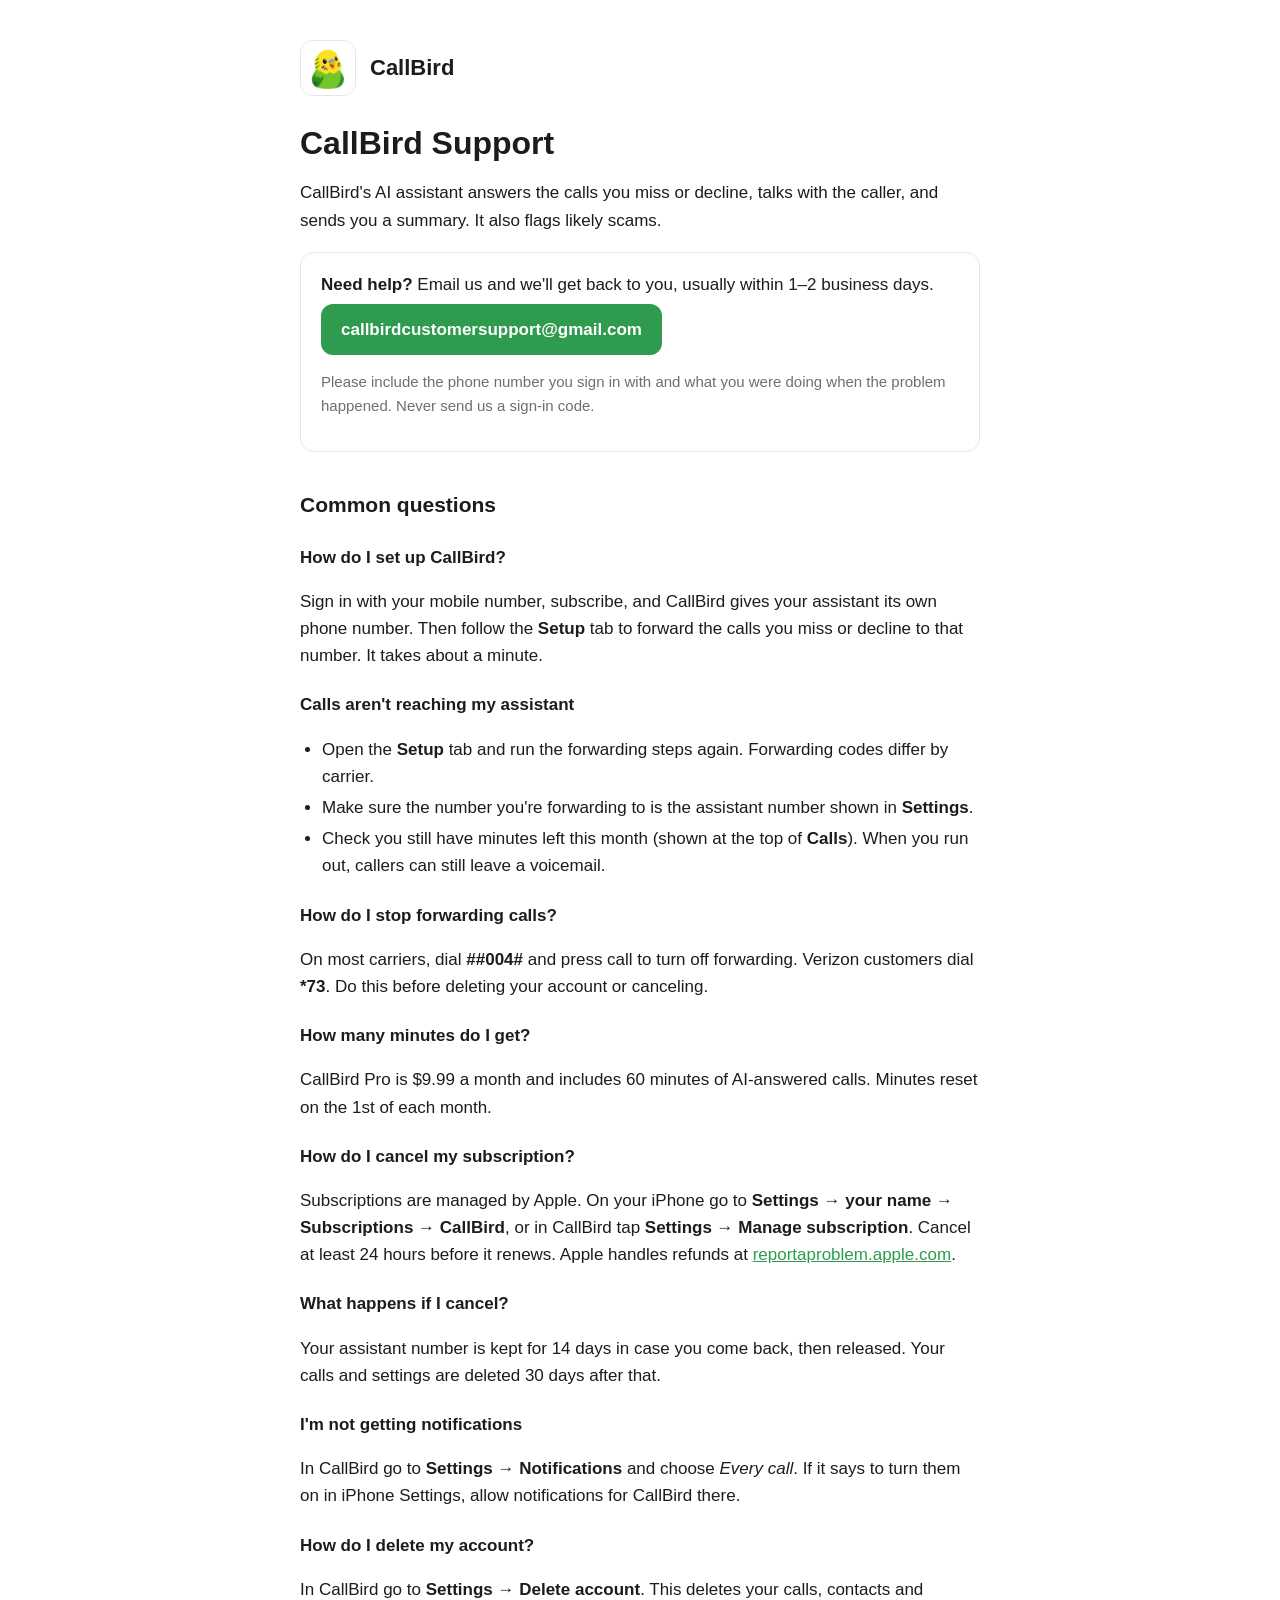
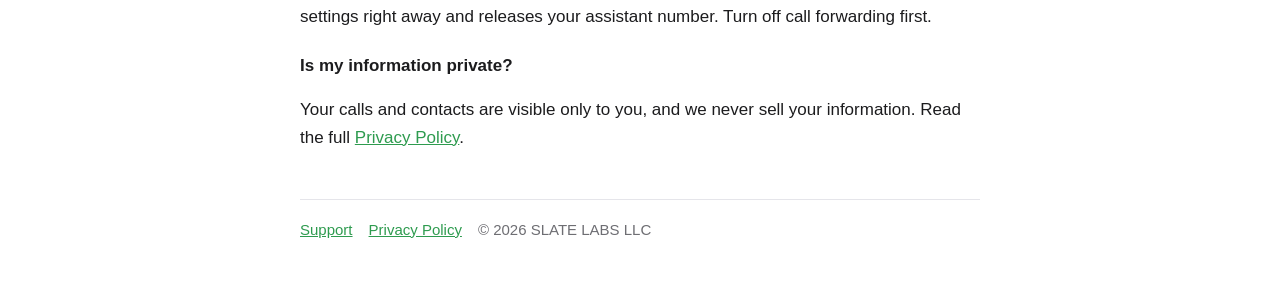
==== index.html @ 0e6a7041 "CallBird support and privacy pages Co-Authored-By: Claude Opus 5.5 <noreply@anthropic.com>" ====
<!doctype html>
<html lang="en">
<head>
<meta charset="utf-8">
<meta name="viewport" content="width=device-width, initial-scale=1">
<title>CallBird Support</title>
<meta name="description" content="Help with CallBird, the AI assistant that answers the calls you miss.">
<link rel="icon" href="icon.png">
<link rel="stylesheet" href="style.css">
</head>
<body>
<main>
<header><img src="icon.png" alt=""><a href="./">CallBird</a></header>

<h1>CallBird Support</h1>
<p>CallBird's AI assistant answers the calls you miss or decline, talks with the caller, and sends you a summary.
It also flags likely scams.</p>

<div class="card">
  <strong>Need help?</strong> Email us and we'll get back to you, usually within 1–2 business days.<br>
  <a class="button" href="mailto:callbirdcustomersupport@gmail.com?subject=CallBird%20help">callbirdcustomersupport@gmail.com</a>
  <p class="muted">Please include the phone number you sign in with and what you were doing when the problem happened.
  Never send us a sign-in code.</p>
</div>

<h2>Common questions</h2>

<h3>How do I set up CallBird?</h3>
<p>Sign in with your mobile number, subscribe, and CallBird gives your assistant its own phone number. Then follow
the <strong>Setup</strong> tab to forward the calls you miss or decline to that number. It takes about a minute.</p>

<h3>Calls aren't reaching my assistant</h3>
<ul>
  <li>Open the <strong>Setup</strong> tab and run the forwarding steps again. Forwarding codes differ by carrier.</li>
  <li>Make sure the number you're forwarding to is the assistant number shown in <strong>Settings</strong>.</li>
  <li>Check you still have minutes left this month (shown at the top of <strong>Calls</strong>).
      When you run out, callers can still leave a voicemail.</li>
</ul>

<h3>How do I stop forwarding calls?</h3>
<p>On most carriers, dial <strong>##004#</strong> and press call to turn off forwarding. Verizon customers dial
<strong>*73</strong>. Do this before deleting your account or canceling.</p>

<h3>How many minutes do I get?</h3>
<p>CallBird Pro is $9.99 a month and includes 60 minutes of AI-answered calls. Minutes reset on the 1st of each month.</p>

<h3>How do I cancel my subscription?</h3>
<p>Subscriptions are managed by Apple. On your iPhone go to <strong>Settings → your name → Subscriptions →
CallBird</strong>, or in CallBird tap <strong>Settings → Manage subscription</strong>. Cancel at least 24 hours before
it renews. Apple handles refunds at <a href="https://reportaproblem.apple.com">reportaproblem.apple.com</a>.</p>

<h3>What happens if I cancel?</h3>
<p>Your assistant number is kept for 14 days in case you come back, then released. Your calls and settings are
deleted 30 days after that.</p>

<h3>I'm not getting notifications</h3>
<p>In CallBird go to <strong>Settings → Notifications</strong> and choose <em>Every call</em>. If it says to turn them
on in iPhone Settings, allow notifications for CallBird there.</p>

<h3>How do I delete my account?</h3>
<p>In CallBird go to <strong>Settings → Delete account</strong>. This deletes your calls, contacts and settings right away
and releases your assistant number. Turn off call forwarding first.</p>

<h3>Is my information private?</h3>
<p>Your calls and contacts are visible only to you, and we never sell your information.
Read the full <a href="privacy.html">Privacy Policy</a>.</p>

<footer class="muted"><a href="./">Support</a><a href="privacy.html">Privacy Policy</a>© 2026 SLATE LABS LLC</footer>
</main>
</body>
</html>
---- style.css ----
:root { --ink: #1c1c1e; --muted: #6e6e73; --line: #e5e5ea; --accent: #2e9b4f; --bg: #ffffff; }
* { box-sizing: border-box; }
body { margin: 0; background: var(--bg); color: var(--ink);
       font: 17px/1.6 -apple-system, BlinkMacSystemFont, "Segoe UI", Roboto, Helvetica, Arial, sans-serif; }
main { max-width: 720px; margin: 0 auto; padding: 40px 20px 64px; }
header { display: flex; align-items: center; gap: 14px; margin-bottom: 28px; }
header img { width: 56px; height: 56px; border-radius: 13px; border: 1px solid var(--line); }
header a { color: inherit; text-decoration: none; font-weight: 700; font-size: 22px; }
h1 { font-size: 32px; line-height: 1.2; margin: 0 0 6px; }
h2 { font-size: 21px; margin: 36px 0 8px; }
h3 { font-size: 17px; margin: 22px 0 4px; }
p, li { color: var(--ink); }
.muted { color: var(--muted); font-size: 15px; }
a { color: var(--accent); }
ul { padding-left: 22px; }
li { margin: 4px 0; }
.card { border: 1px solid var(--line); border-radius: 14px; padding: 18px 20px; margin: 18px 0; }
.button { display: inline-block; background: var(--accent); color: #fff; text-decoration: none; font-weight: 600;
          padding: 12px 20px; border-radius: 12px; margin-top: 6px; }
table { width: 100%; border-collapse: collapse; font-size: 15px; }
td, th { text-align: left; vertical-align: top; padding: 8px 10px 8px 0; border-bottom: 1px solid var(--line); }
footer { margin-top: 48px; padding-top: 18px; border-top: 1px solid var(--line); }
footer a { margin-right: 16px; }
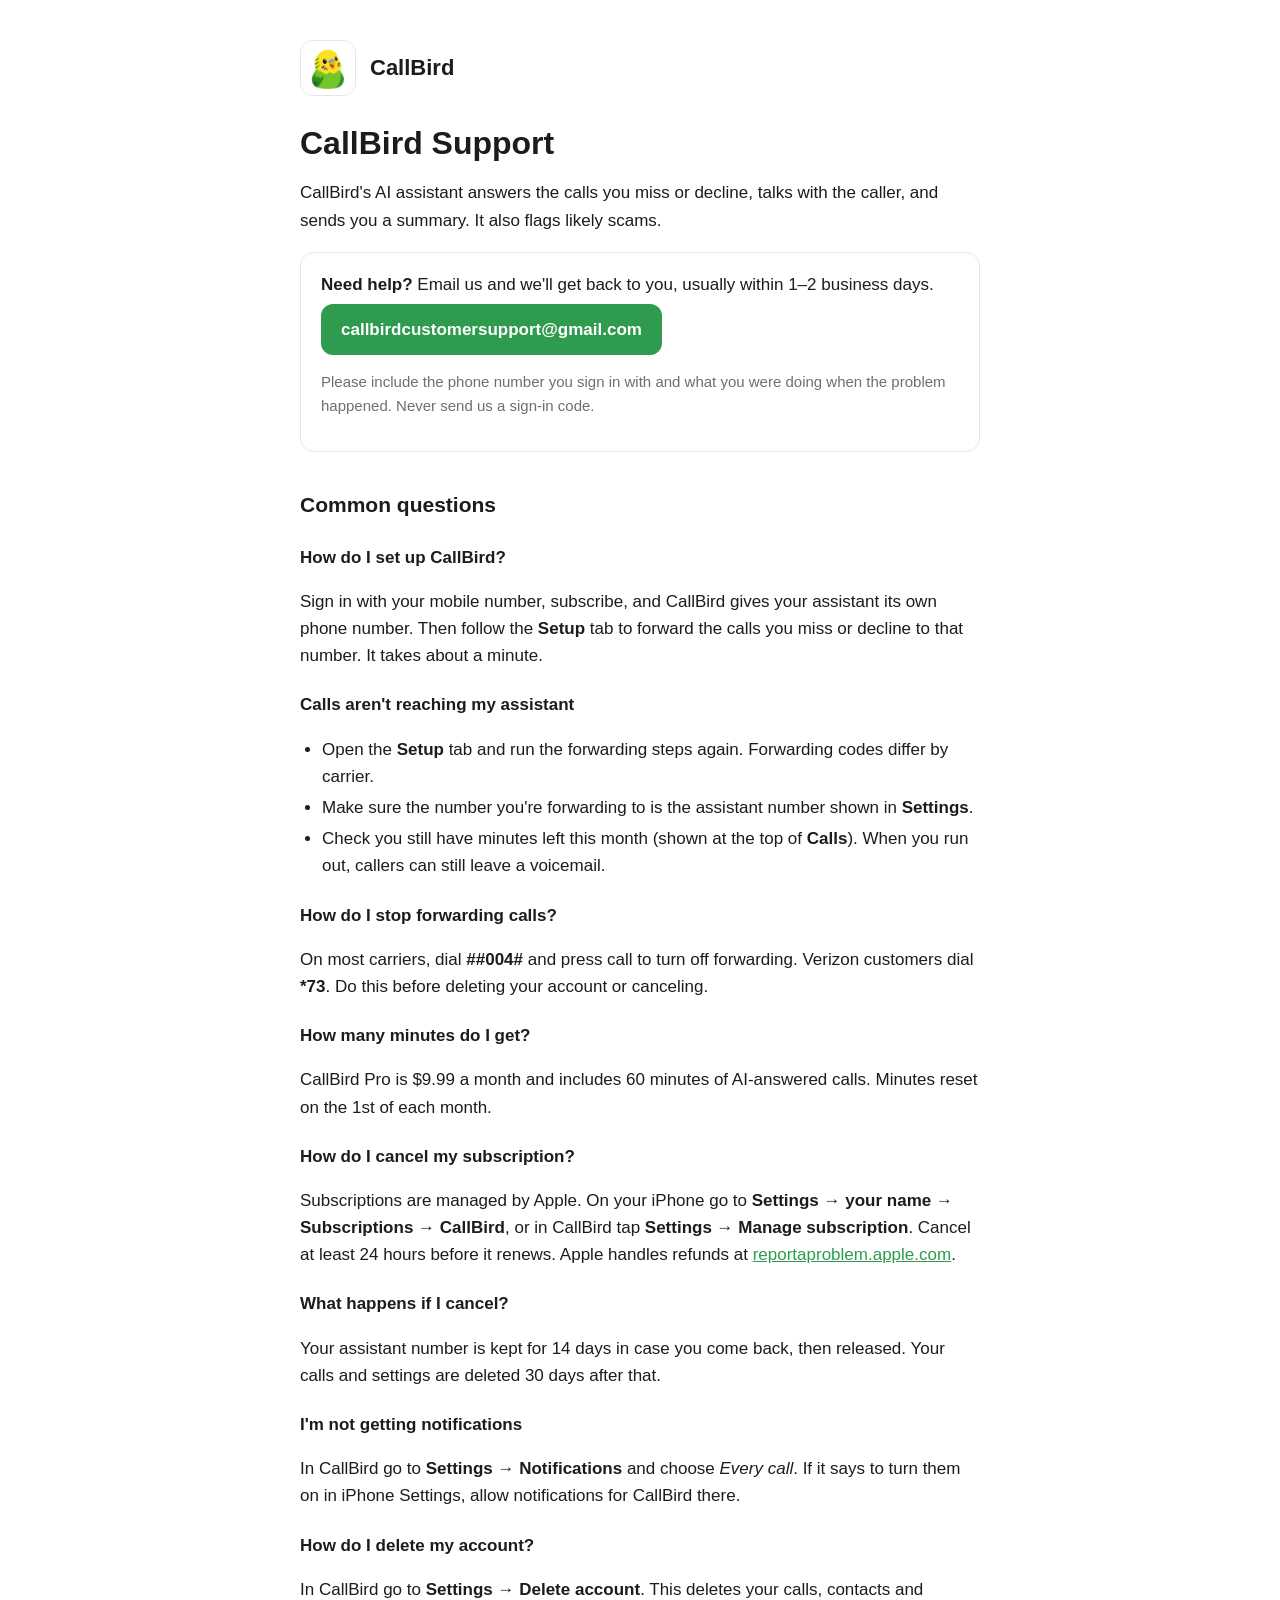
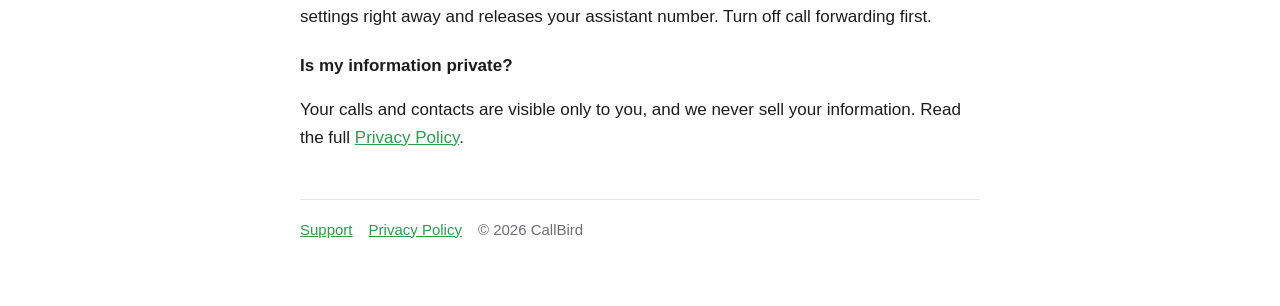
==== commit 5da6bdd8: "Refer to the operator as CallBird Co-Authored-By: Claude Opus 5.5 <noreply@anthropic.com>" ====
--- a/index.html
+++ b/index.html
@@ -65,7 +65,7 @@
 <p>Your calls and contacts are visible only to you, and we never sell your information.
 Read the full <a href="privacy.html">Privacy Policy</a>.</p>
 
-<footer class="muted"><a href="./">Support</a><a href="privacy.html">Privacy Policy</a>© 2026 SLATE LABS LLC</footer>
+<footer class="muted"><a href="./">Support</a><a href="privacy.html">Privacy Policy</a>© 2026 CallBird</footer>
 </main>
 </body>
 </html>
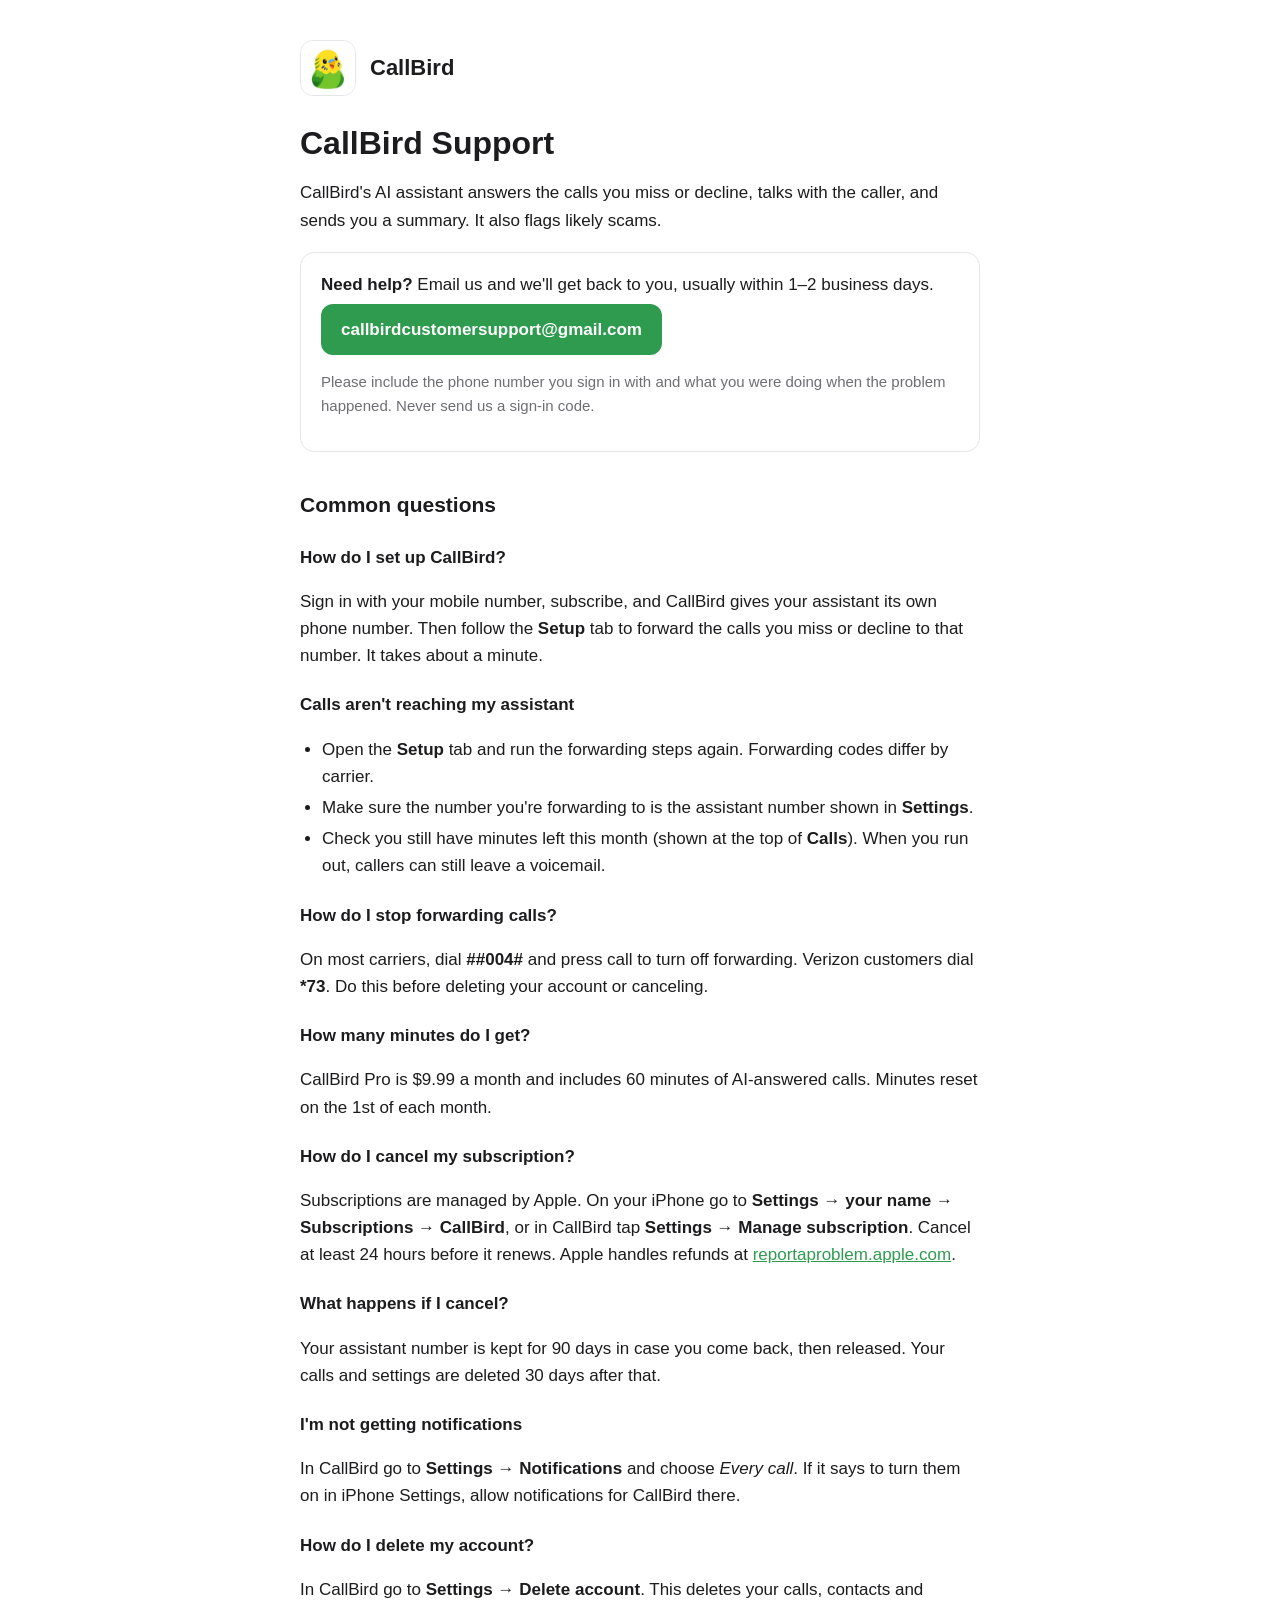
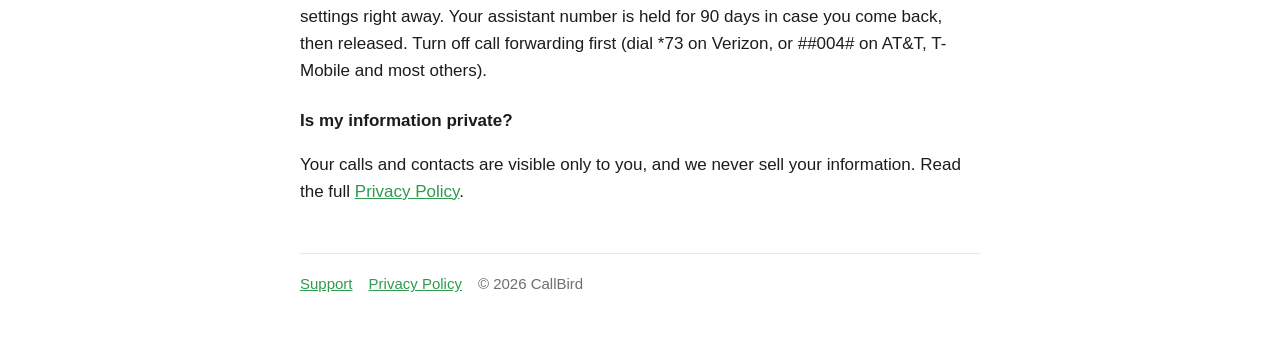
==== commit eb489911: "Assistant number is held 90 days after leaving; one number per phone Co-Authored-By: Claude Opus 5.5" ====
--- a/index.html
+++ b/index.html
@@ -50,7 +50,7 @@
 it renews. Apple handles refunds at <a href="https://reportaproblem.apple.com">reportaproblem.apple.com</a>.</p>
 
 <h3>What happens if I cancel?</h3>
-<p>Your assistant number is kept for 14 days in case you come back, then released. Your calls and settings are
+<p>Your assistant number is kept for 90 days in case you come back, then released. Your calls and settings are
 deleted 30 days after that.</p>
 
 <h3>I'm not getting notifications</h3>
@@ -58,8 +58,9 @@
 on in iPhone Settings, allow notifications for CallBird there.</p>
 
 <h3>How do I delete my account?</h3>
-<p>In CallBird go to <strong>Settings → Delete account</strong>. This deletes your calls, contacts and settings right away
-and releases your assistant number. Turn off call forwarding first.</p>
+<p>In CallBird go to <strong>Settings → Delete account</strong>. This deletes your calls, contacts and settings right away.
+Your assistant number is held for 90 days in case you come back, then released. Turn off call forwarding first
+(dial *73 on Verizon, or ##004# on AT&amp;T, T-Mobile and most others).</p>
 
 <h3>Is my information private?</h3>
 <p>Your calls and contacts are visible only to you, and we never sell your information.
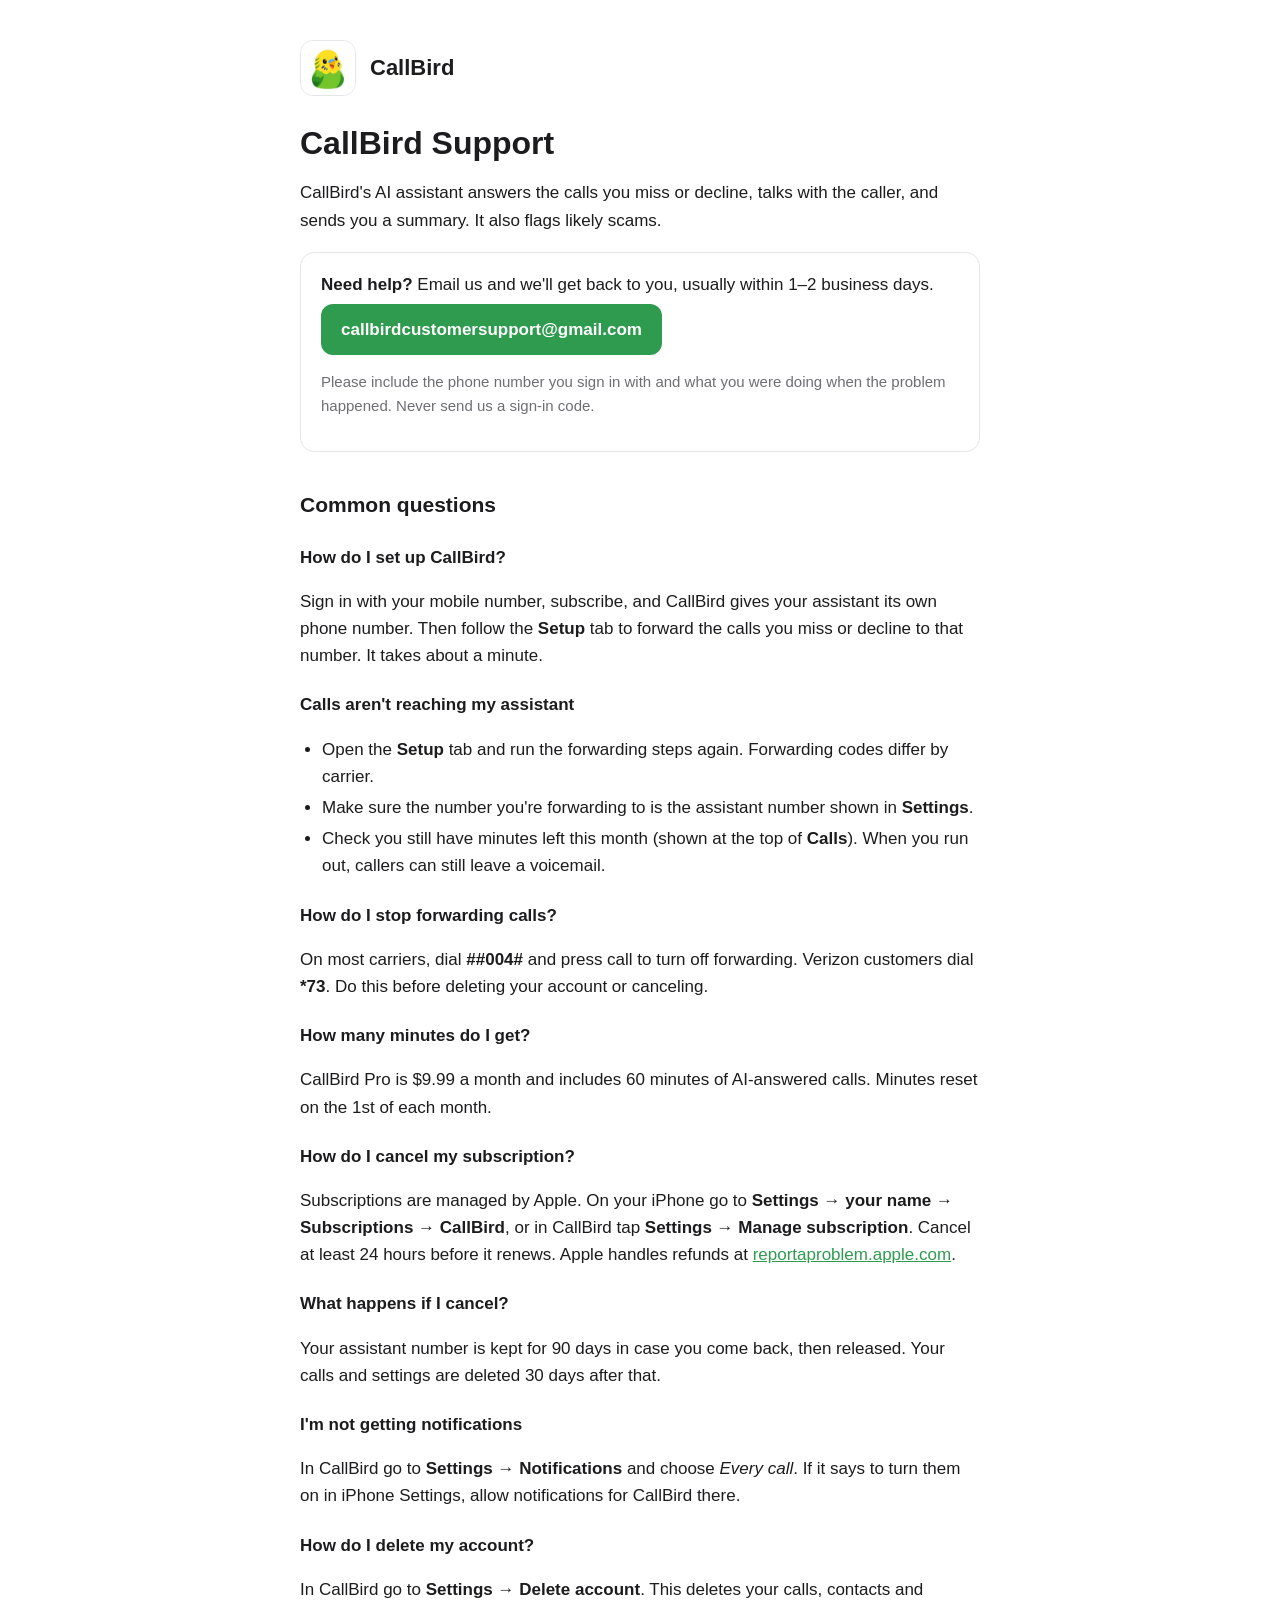
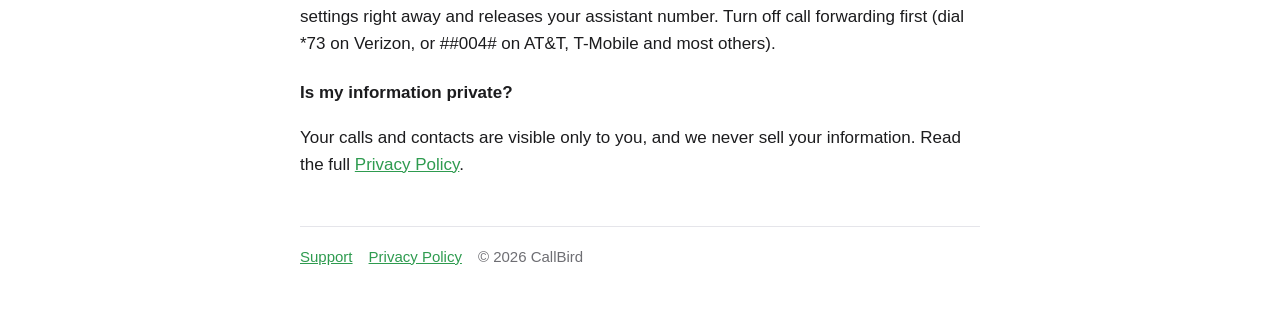
==== commit e3b580d7: "Deleting an account releases the number right away; cancelled numbers held 90 days Co-Authored-By: C" ====
--- a/index.html
+++ b/index.html
@@ -58,8 +58,8 @@
 on in iPhone Settings, allow notifications for CallBird there.</p>
 
 <h3>How do I delete my account?</h3>
-<p>In CallBird go to <strong>Settings → Delete account</strong>. This deletes your calls, contacts and settings right away.
-Your assistant number is held for 90 days in case you come back, then released. Turn off call forwarding first
+<p>In CallBird go to <strong>Settings → Delete account</strong>. This deletes your calls, contacts and settings right away
+and releases your assistant number. Turn off call forwarding first
 (dial *73 on Verizon, or ##004# on AT&amp;T, T-Mobile and most others).</p>
 
 <h3>Is my information private?</h3>
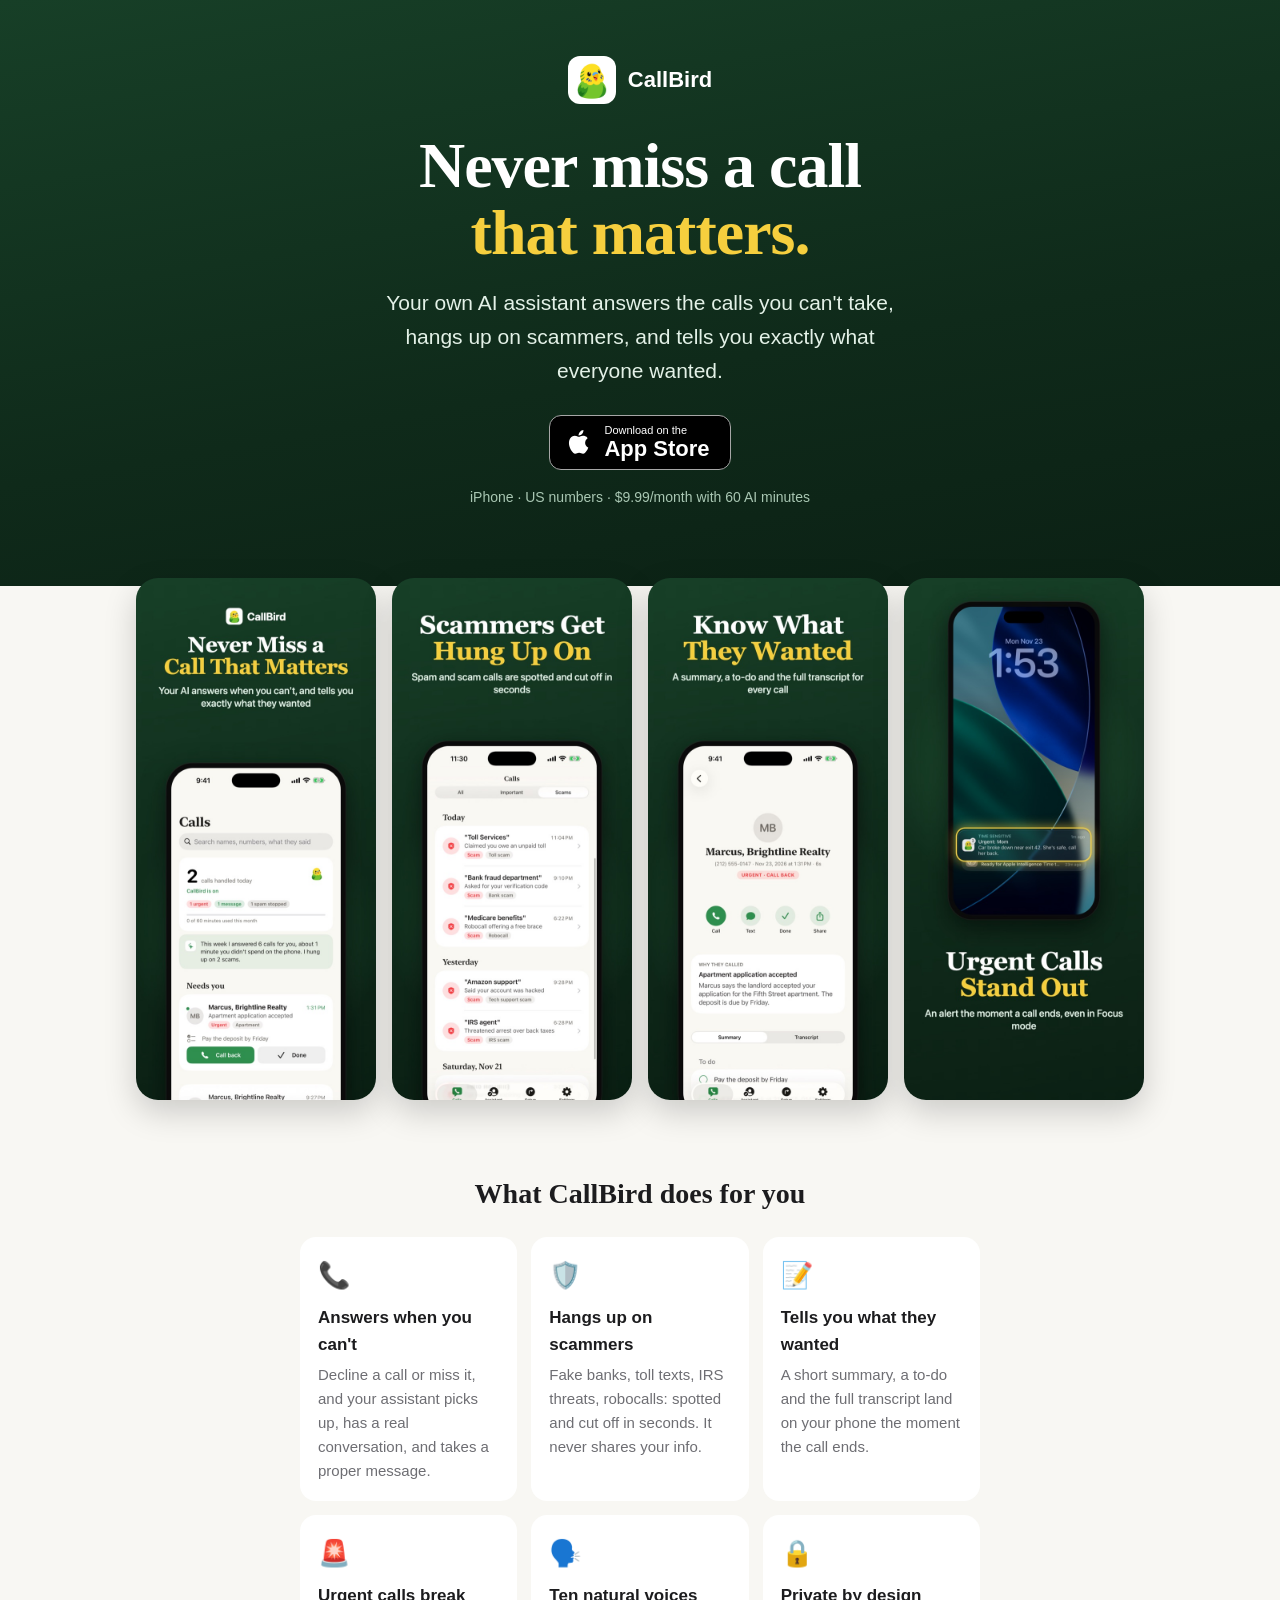
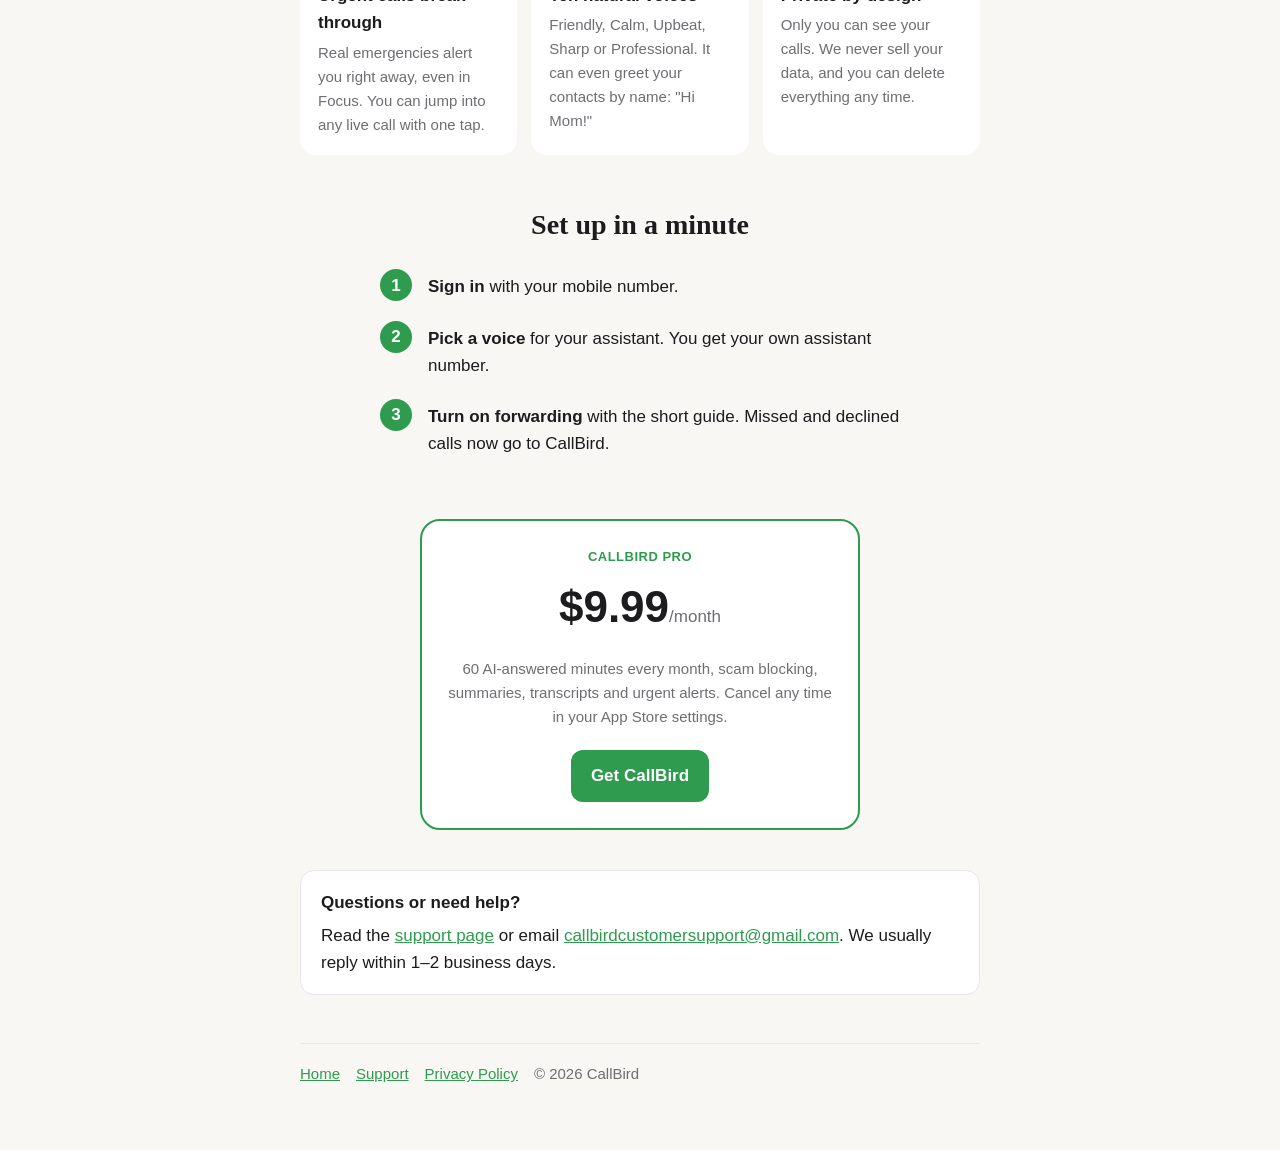
==== commit 3ba12857: "New home page with screenshots; move FAQ to support page Co-Authored-By: Claude Opus 5.5 <noreply@an" ====
--- a/index.html
+++ b/index.html
@@ -3,70 +3,80 @@
 <head>
 <meta charset="utf-8">
 <meta name="viewport" content="width=device-width, initial-scale=1">
-<title>CallBird Support</title>
-<meta name="description" content="Help with CallBird, the AI assistant that answers the calls you miss.">
+<title>CallBird: AI Phone Assistant</title>
+<meta name="description" content="CallBird's AI assistant answers the calls you miss, hangs up on scammers, and texts you what everyone wanted. $9.99 a month for iPhone.">
+<meta property="og:title" content="CallBird: your AI answers the calls you miss">
+<meta property="og:description" content="It picks up when you can't, hangs up on scammers, and tells you exactly what they wanted.">
+<meta property="og:image" content="https://darpanbhatta.github.io/callbird/img/shot-1.jpg">
+<meta property="og:type" content="website">
+<meta name="twitter:card" content="summary_large_image">
+<meta name="apple-itunes-app" content="app-id=6837862770">
 <link rel="icon" href="icon.png">
 <link rel="stylesheet" href="style.css">
 </head>
-<body>
+<body class="home">
+
+<section class="hero">
+  <div class="wrap">
+    <div class="brand"><img src="icon.png" alt=""><span>CallBird</span></div>
+    <h1>Never miss a call<br><span class="y">that matters.</span></h1>
+    <p class="lead">Your own AI assistant answers the calls you can't take, hangs up on scammers, and tells you
+      exactly what everyone wanted.</p>
+    <a class="store" href="https://apps.apple.com/app/id6837862770">
+      <svg viewBox="0 0 24 24" aria-hidden="true"><path fill="currentColor" d="M16.4 12.6c0-2.6 2.1-3.8 2.2-3.9-1.2-1.8-3.1-2-3.7-2-1.6-.2-3.1.9-3.9.9-.8 0-2-.9-3.4-.9-1.7 0-3.3 1-4.2 2.6-1.8 3.1-.5 7.7 1.3 10.2.9 1.2 1.9 2.6 3.2 2.6 1.3-.1 1.8-.8 3.3-.8 1.6 0 2 .8 3.4.8s2.3-1.3 3.1-2.5c1-1.4 1.4-2.8 1.4-2.9 0 0-2.7-1-2.7-4.1zM13.9 5c.7-.9 1.2-2 1-3.2-1 0-2.3.7-3 1.6-.7.8-1.3 2-1.1 3.1 1.2.1 2.3-.6 3.1-1.5z"/></svg>
+      <span><small>Download on the</small>App Store</span>
+    </a>
+    <p class="fine">iPhone · US numbers · $9.99/month with 60 AI minutes</p>
+  </div>
+</section>
+
+<section class="shots" aria-label="Screenshots">
+  <img src="img/shot-1.jpg" alt="Calls screen: your assistant handled 2 calls today, with a callback to-do" loading="lazy">
+  <img src="img/shot-4.jpg" alt="Scams tab: toll, bank, IRS and Amazon scam calls stopped" loading="lazy">
+  <img src="img/shot-2.jpg" alt="A day's calls summarized at a glance" loading="lazy">
+  <img src="img/shot-3.jpg" alt="Urgent call alert on the lock screen" loading="lazy">
+</section>
+
 <main>
-<header><img src="icon.png" alt=""><a href="./">CallBird</a></header>
+  <h2 class="center">What CallBird does for you</h2>
+  <div class="grid">
+    <div class="feat"><span class="ic">📞</span><h3>Answers when you can't</h3>
+      <p>Decline a call or miss it, and your assistant picks up, has a real conversation, and takes a proper message.</p></div>
+    <div class="feat"><span class="ic">🛡️</span><h3>Hangs up on scammers</h3>
+      <p>Fake banks, toll texts, IRS threats, robocalls: spotted and cut off in seconds. It never shares your info.</p></div>
+    <div class="feat"><span class="ic">📝</span><h3>Tells you what they wanted</h3>
+      <p>A short summary, a to-do and the full transcript land on your phone the moment the call ends.</p></div>
+    <div class="feat"><span class="ic">🚨</span><h3>Urgent calls break through</h3>
+      <p>Real emergencies alert you right away, even in Focus. You can jump into any live call with one tap.</p></div>
+    <div class="feat"><span class="ic">🗣️</span><h3>Ten natural voices</h3>
+      <p>Friendly, Calm, Upbeat, Sharp or Professional. It can even greet your contacts by name: "Hi Mom!"</p></div>
+    <div class="feat"><span class="ic">🔒</span><h3>Private by design</h3>
+      <p>Only you can see your calls. We never sell your data, and you can delete everything any time.</p></div>
+  </div>
 
-<h1>CallBird Support</h1>
-<p>CallBird's AI assistant answers the calls you miss or decline, talks with the caller, and sends you a summary.
-It also flags likely scams.</p>
+  <h2 class="center">Set up in a minute</h2>
+  <ol class="steps">
+    <li><b>Sign in</b> with your mobile number.</li>
+    <li><b>Pick a voice</b> for your assistant. You get your own assistant number.</li>
+    <li><b>Turn on forwarding</b> with the short guide. Missed and declined calls now go to CallBird.</li>
+  </ol>
 
-<div class="card">
-  <strong>Need help?</strong> Email us and we'll get back to you, usually within 1–2 business days.<br>
-  <a class="button" href="mailto:callbirdcustomersupport@gmail.com?subject=CallBird%20help">callbirdcustomersupport@gmail.com</a>
-  <p class="muted">Please include the phone number you sign in with and what you were doing when the problem happened.
-  Never send us a sign-in code.</p>
-</div>
+  <div class="price">
+    <div class="tag">CallBird Pro</div>
+    <div class="amt">$9.99<span>/month</span></div>
+    <p>60 AI-answered minutes every month, scam blocking, summaries, transcripts and urgent alerts.
+      Cancel any time in your App Store settings.</p>
+    <a class="button" href="https://apps.apple.com/app/id6837862770">Get CallBird</a>
+  </div>
 
-<h2>Common questions</h2>
+  <div class="card help">
+    <strong>Questions or need help?</strong>
+    <p>Read the <a href="support.html">support page</a> or email
+      <a href="mailto:callbirdcustomersupport@gmail.com?subject=CallBird%20help">callbirdcustomersupport@gmail.com</a>.
+      We usually reply within 1–2 business days.</p>
+  </div>
 
-<h3>How do I set up CallBird?</h3>
-<p>Sign in with your mobile number, subscribe, and CallBird gives your assistant its own phone number. Then follow
-the <strong>Setup</strong> tab to forward the calls you miss or decline to that number. It takes about a minute.</p>
-
-<h3>Calls aren't reaching my assistant</h3>
-<ul>
-  <li>Open the <strong>Setup</strong> tab and run the forwarding steps again. Forwarding codes differ by carrier.</li>
-  <li>Make sure the number you're forwarding to is the assistant number shown in <strong>Settings</strong>.</li>
-  <li>Check you still have minutes left this month (shown at the top of <strong>Calls</strong>).
-      When you run out, callers can still leave a voicemail.</li>
-</ul>
-
-<h3>How do I stop forwarding calls?</h3>
-<p>On most carriers, dial <strong>##004#</strong> and press call to turn off forwarding. Verizon customers dial
-<strong>*73</strong>. Do this before deleting your account or canceling.</p>
-
-<h3>How many minutes do I get?</h3>
-<p>CallBird Pro is $9.99 a month and includes 60 minutes of AI-answered calls. Minutes reset on the 1st of each month.</p>
-
-<h3>How do I cancel my subscription?</h3>
-<p>Subscriptions are managed by Apple. On your iPhone go to <strong>Settings → your name → Subscriptions →
-CallBird</strong>, or in CallBird tap <strong>Settings → Manage subscription</strong>. Cancel at least 24 hours before
-it renews. Apple handles refunds at <a href="https://reportaproblem.apple.com">reportaproblem.apple.com</a>.</p>
-
-<h3>What happens if I cancel?</h3>
-<p>Your assistant number is kept for 90 days in case you come back, then released. Your calls and settings are
-deleted 30 days after that.</p>
-
-<h3>I'm not getting notifications</h3>
-<p>In CallBird go to <strong>Settings → Notifications</strong> and choose <em>Every call</em>. If it says to turn them
-on in iPhone Settings, allow notifications for CallBird there.</p>
-
-<h3>How do I delete my account?</h3>
-<p>In CallBird go to <strong>Settings → Delete account</strong>. This deletes your calls, contacts and settings right away
-and releases your assistant number. Turn off call forwarding first
-(dial *73 on Verizon, or ##004# on AT&amp;T, T-Mobile and most others).</p>
-
-<h3>Is my information private?</h3>
-<p>Your calls and contacts are visible only to you, and we never sell your information.
-Read the full <a href="privacy.html">Privacy Policy</a>.</p>
-
-<footer class="muted"><a href="./">Support</a><a href="privacy.html">Privacy Policy</a>© 2026 CallBird</footer>
+  <footer class="muted"><a href="./">Home</a><a href="support.html">Support</a><a href="privacy.html">Privacy Policy</a>© 2026 CallBird</footer>
 </main>
 </body>
 </html>
--- a/style.css
+++ b/style.css
@@ -21,3 +21,45 @@
 td, th { text-align: left; vertical-align: top; padding: 8px 10px 8px 0; border-bottom: 1px solid var(--line); }
 footer { margin-top: 48px; padding-top: 18px; border-top: 1px solid var(--line); }
 footer a { margin-right: 16px; }
+
+/* ---------- Home page ---------- */
+.home { background: #f8f7f3; }
+.hero { background: linear-gradient(170deg, #173f27 0%, #0f2a1a 60%, #0b2014 100%); color: #fff; text-align: center;
+        padding: 56px 16px 64px; }
+.hero .wrap { max-width: 720px; margin: 0 auto; }
+.hero .brand { display: inline-flex; align-items: center; gap: 12px; font-weight: 700; font-size: 22px; margin-bottom: 28px; }
+.hero .brand img { width: 48px; height: 48px; border-radius: 12px; background: #fff; }
+.hero h1 { font-family: "New York", ui-serif, Georgia, serif; font-weight: 800; font-size: clamp(38px, 9vw, 64px);
+           line-height: 1.05; letter-spacing: -1px; margin: 0; }
+.hero h1 .y { color: #f6cf3e; }
+.hero .lead { color: #e3f1e7; font-size: clamp(18px, 4.5vw, 21px); margin: 20px auto 28px; max-width: 560px; }
+.hero .fine { color: #a9c7b3; font-size: 14px; margin-top: 16px; }
+.store { display: inline-flex; align-items: center; gap: 10px; background: #000; color: #fff; text-decoration: none;
+         border: 1px solid #a6a6a6; border-radius: 12px; padding: 9px 20px 9px 16px; text-align: left; }
+.store svg { width: 28px; height: 28px; }
+.store span { font-size: 22px; font-weight: 600; line-height: 1.05; }
+.store small { display: block; font-size: 11px; font-weight: 500; }
+.shots { display: flex; gap: 16px; overflow-x: auto; scroll-snap-type: x mandatory; padding: 28px 16px 8px;
+         max-width: 1100px; margin: -36px auto 0; }
+.shots img { width: 240px; flex: 0 0 auto; border-radius: 22px; scroll-snap-align: center;
+             box-shadow: 0 12px 32px rgba(0,0,0,.18); }
+@media (min-width: 1040px) { .shots { justify-content: center; overflow: visible; } }
+.home main { padding-top: 16px; }
+.center { text-align: center; font-family: "New York", ui-serif, Georgia, serif; font-size: 28px; margin-top: 48px; }
+.grid { display: grid; grid-template-columns: repeat(auto-fit, minmax(210px, 1fr)); gap: 14px; margin-top: 20px; }
+.feat { background: #fff; border-radius: 16px; padding: 18px; }
+.feat .ic { font-size: 26px; }
+.feat h3 { margin: 8px 0 4px; }
+.feat p { margin: 0; color: var(--muted); font-size: 15px; }
+.steps { counter-reset: s; list-style: none; padding: 0; max-width: 520px; margin: 20px auto 0; }
+.steps li { counter-increment: s; position: relative; padding: 6px 0 14px 48px; }
+.steps li::before { content: counter(s); position: absolute; left: 0; top: 2px; width: 32px; height: 32px; border-radius: 50%;
+                    background: var(--accent); color: #fff; font-weight: 700; display: grid; place-items: center; }
+.price { background: #fff; border: 2px solid var(--accent); border-radius: 20px; padding: 26px 22px; text-align: center;
+         max-width: 440px; margin: 48px auto 0; }
+.price .tag { color: var(--accent); font-weight: 700; text-transform: uppercase; font-size: 13px; letter-spacing: .5px; }
+.price .amt { font-size: 44px; font-weight: 800; margin: 4px 0; }
+.price .amt span { font-size: 17px; font-weight: 500; color: var(--muted); }
+.price p { color: var(--muted); font-size: 15px; }
+.help { background: #fff; margin-top: 40px; }
+.help p { margin: 6px 0 0; }
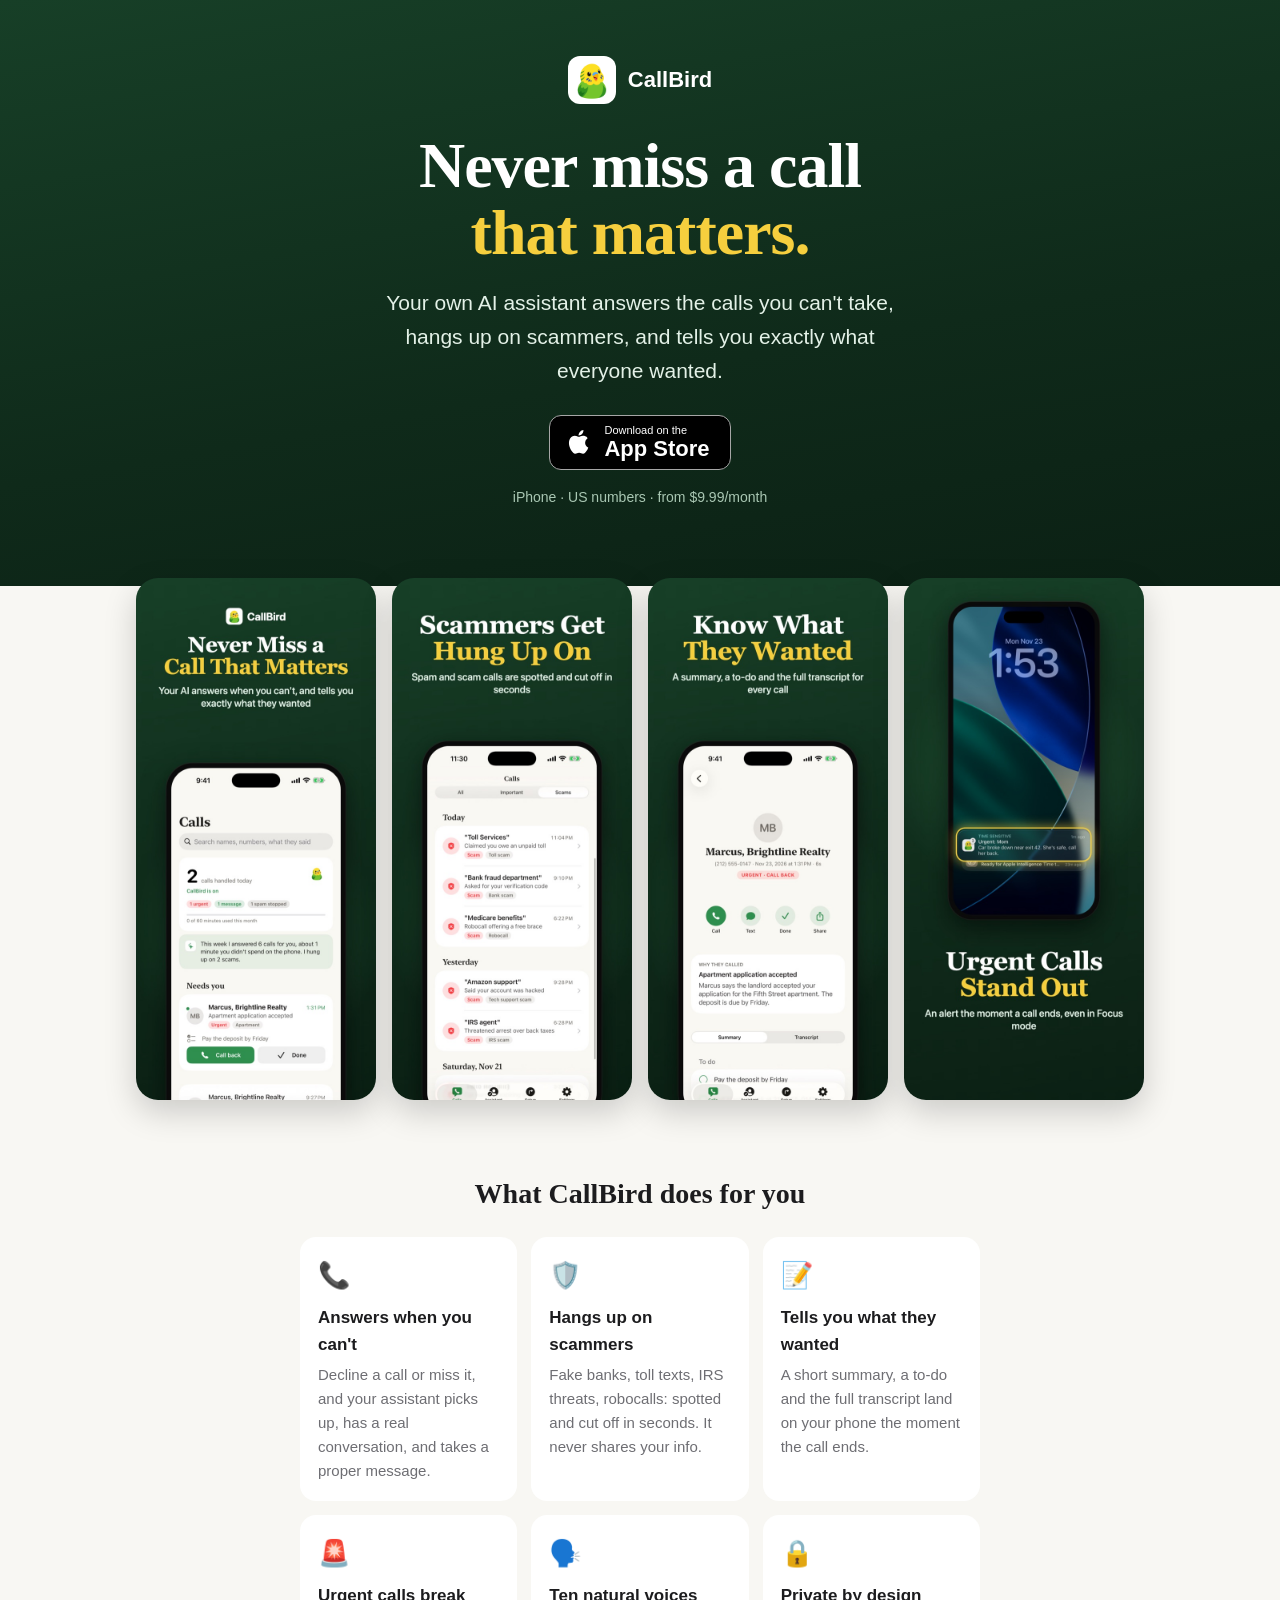
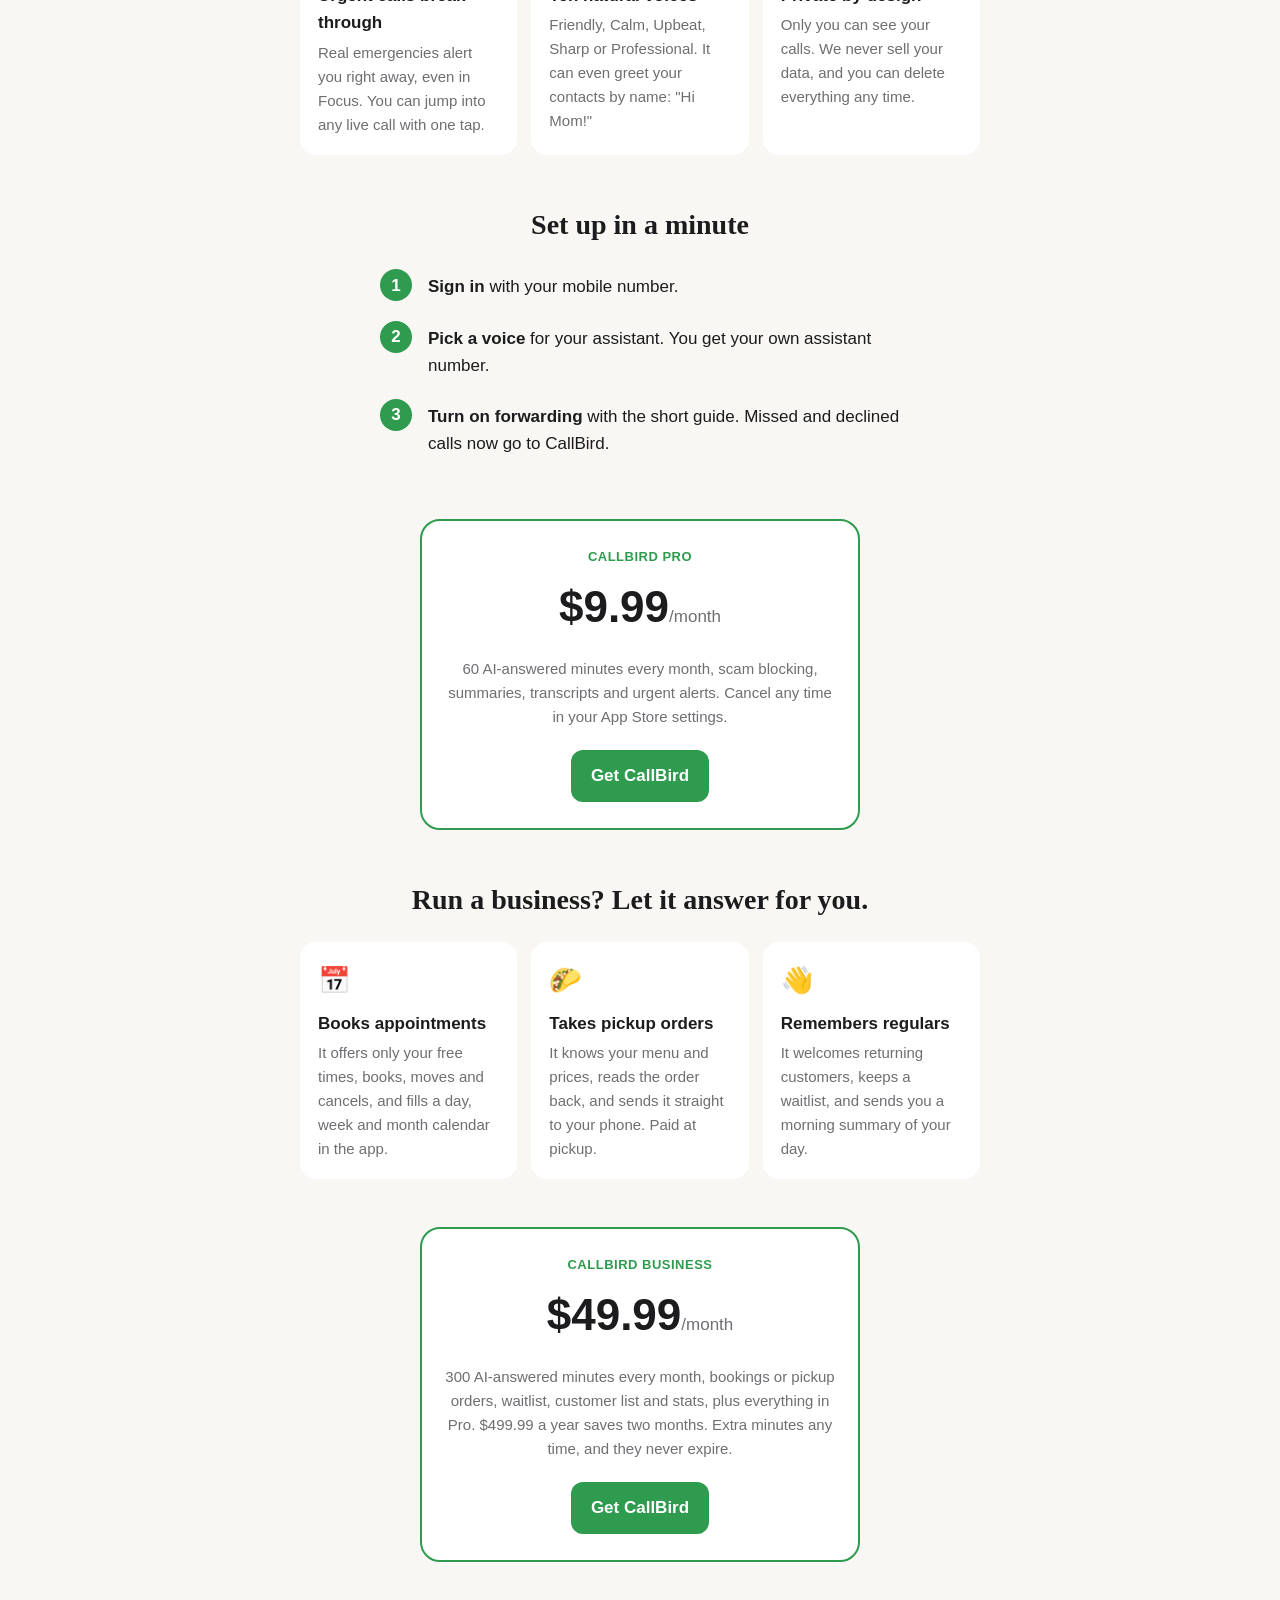
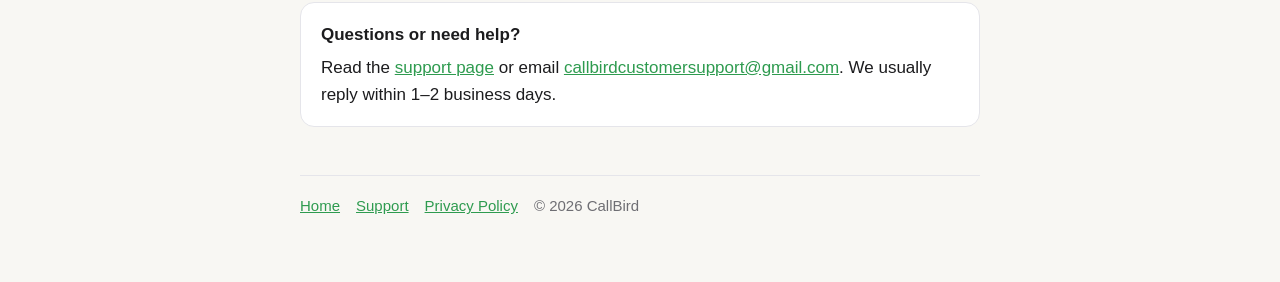
==== commit d583aec4: "Privacy policy, support and home page: CallBird Business, minute packs, calendar sync Co-Authored-By" ====
--- a/index.html
+++ b/index.html
@@ -4,7 +4,7 @@
 <meta charset="utf-8">
 <meta name="viewport" content="width=device-width, initial-scale=1">
 <title>CallBird: AI Phone Assistant</title>
-<meta name="description" content="CallBird's AI assistant answers the calls you miss, hangs up on scammers, and texts you what everyone wanted. $9.99 a month for iPhone.">
+<meta name="description" content="CallBird's AI assistant answers the calls you miss, hangs up on scammers, and tells you what everyone wanted. For businesses it books appointments and takes pickup orders. iPhone app.">
 <meta property="og:title" content="CallBird: your AI answers the calls you miss">
 <meta property="og:description" content="It picks up when you can't, hangs up on scammers, and tells you exactly what they wanted.">
 <meta property="og:image" content="https://darpanbhatta.github.io/callbird/img/shot-1.jpg">
@@ -26,7 +26,7 @@
       <svg viewBox="0 0 24 24" aria-hidden="true"><path fill="currentColor" d="M16.4 12.6c0-2.6 2.1-3.8 2.2-3.9-1.2-1.8-3.1-2-3.7-2-1.6-.2-3.1.9-3.9.9-.8 0-2-.9-3.4-.9-1.7 0-3.3 1-4.2 2.6-1.8 3.1-.5 7.7 1.3 10.2.9 1.2 1.9 2.6 3.2 2.6 1.3-.1 1.8-.8 3.3-.8 1.6 0 2 .8 3.4.8s2.3-1.3 3.1-2.5c1-1.4 1.4-2.8 1.4-2.9 0 0-2.7-1-2.7-4.1zM13.9 5c.7-.9 1.2-2 1-3.2-1 0-2.3.7-3 1.6-.7.8-1.3 2-1.1 3.1 1.2.1 2.3-.6 3.1-1.5z"/></svg>
       <span><small>Download on the</small>App Store</span>
     </a>
-    <p class="fine">iPhone · US numbers · $9.99/month with 60 AI minutes</p>
+    <p class="fine">iPhone · US numbers · from $9.99/month</p>
   </div>
 </section>
 
@@ -69,6 +69,23 @@
     <a class="button" href="https://apps.apple.com/app/id6837862770">Get CallBird</a>
   </div>
 
+  <h2 class="center">Run a business? Let it answer for you.</h2>
+  <div class="grid">
+    <div class="feat"><span class="ic">📅</span><h3>Books appointments</h3>
+      <p>It offers only your free times, books, moves and cancels, and fills a day, week and month calendar in the app.</p></div>
+    <div class="feat"><span class="ic">🌮</span><h3>Takes pickup orders</h3>
+      <p>It knows your menu and prices, reads the order back, and sends it straight to your phone. Paid at pickup.</p></div>
+    <div class="feat"><span class="ic">👋</span><h3>Remembers regulars</h3>
+      <p>It welcomes returning customers, keeps a waitlist, and sends you a morning summary of your day.</p></div>
+  </div>
+  <div class="price">
+    <div class="tag">CallBird Business</div>
+    <div class="amt">$49.99<span>/month</span></div>
+    <p>300 AI-answered minutes every month, bookings or pickup orders, waitlist, customer list and stats,
+      plus everything in Pro. $499.99 a year saves two months. Extra minutes any time, and they never expire.</p>
+    <a class="button" href="https://apps.apple.com/app/id6837862770">Get CallBird</a>
+  </div>
+
   <div class="card help">
     <strong>Questions or need help?</strong>
     <p>Read the <a href="support.html">support page</a> or email
